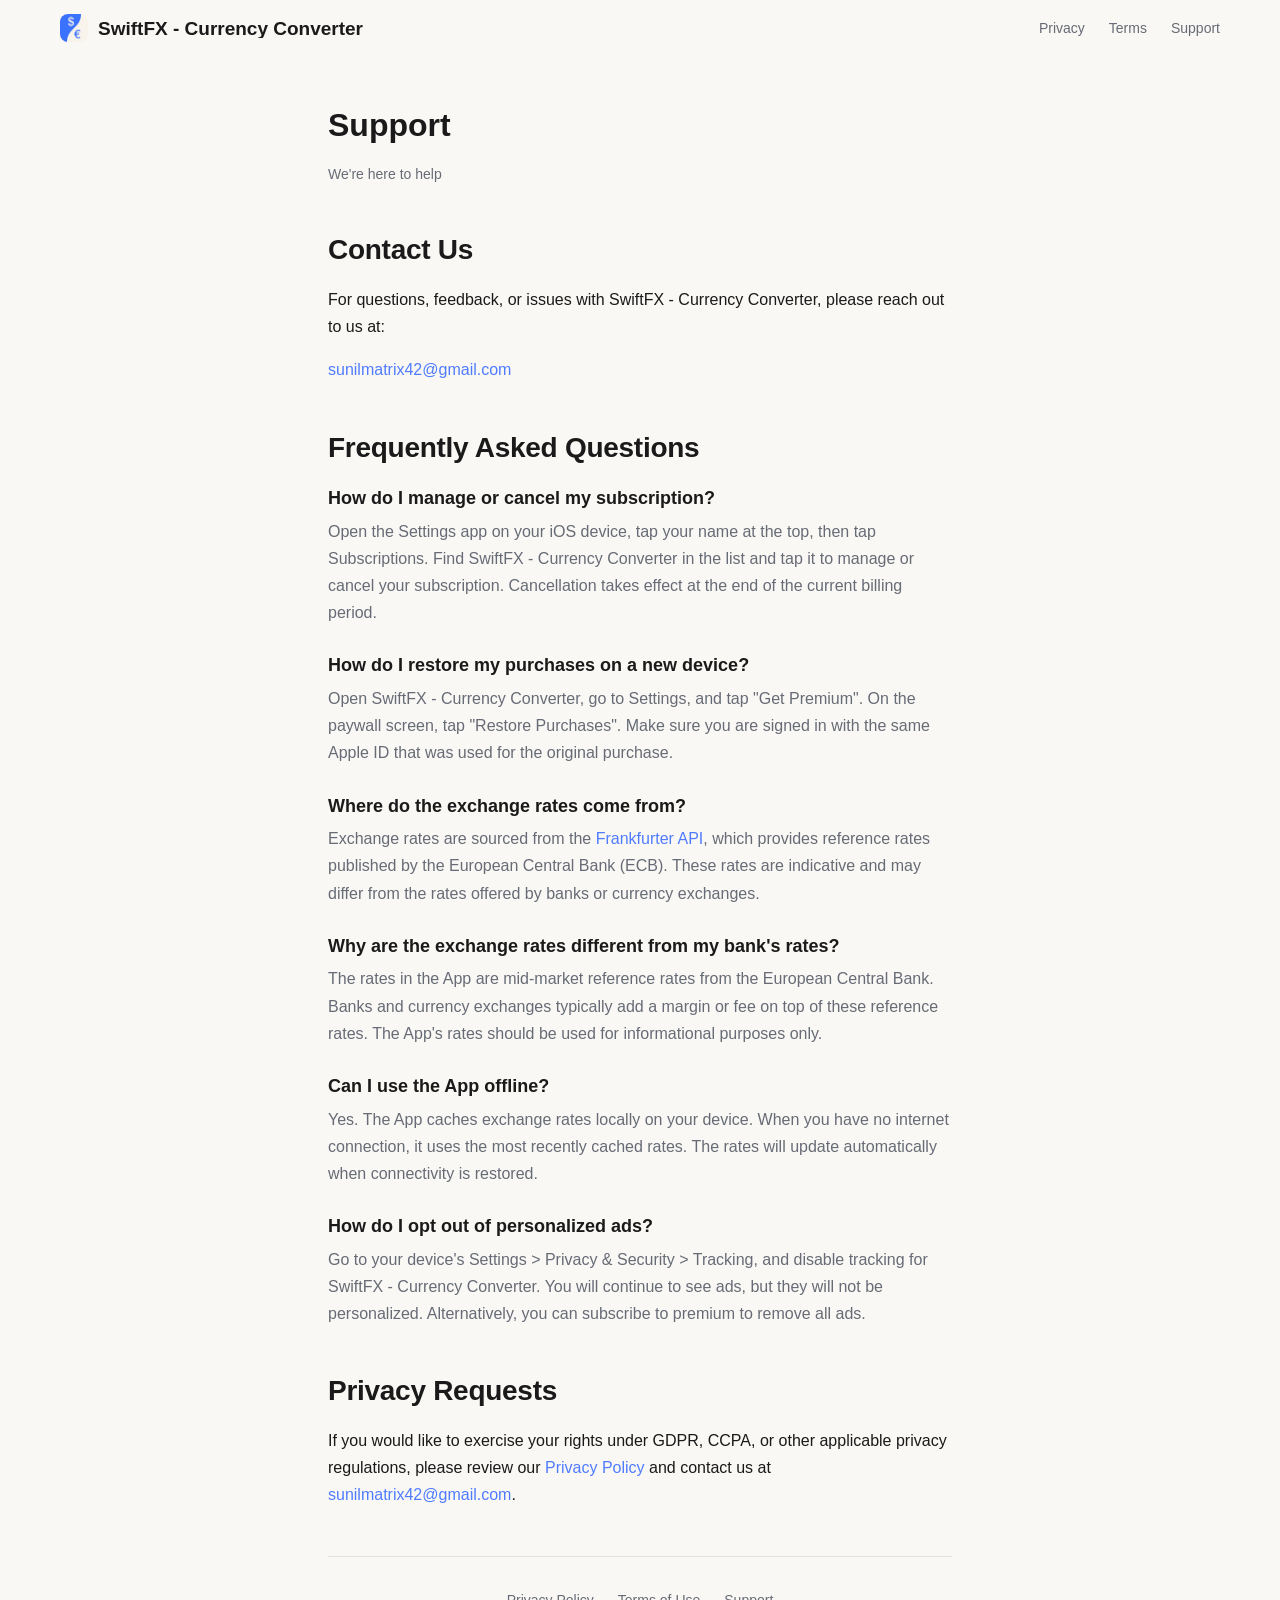
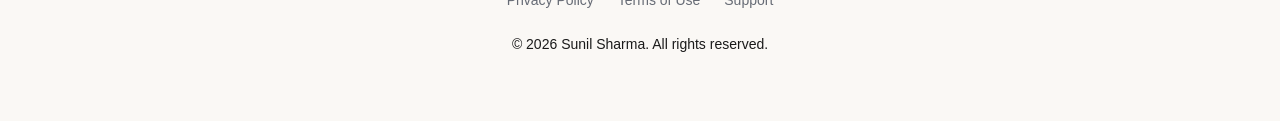
==== support.html @ 832f6e80 "Initial commit Co-Authored-By: Claude Sonnet 5 <noreply@anthropic.com>" ====
<!DOCTYPE html>
<html lang="en">
<head>
  <meta charset="UTF-8">
  <meta name="viewport" content="width=device-width, initial-scale=1.0">
  <title>Support — SwiftFX - Currency Converter</title>
  <script src="config.js"></script>
  <link rel="stylesheet" href="style.css">
</head>
<body>

  <nav class="nav" id="site-nav">
    <div class="nav-inner">
      <a href="index.html" class="nav-brand">
        <img src="app-icon.png" alt="" class="nav-logo">
        <span class="nav-brand-full">SwiftFX - Currency Converter</span>
        <span class="nav-brand-short">SwiftFX</span>
      </a>
      <ul class="nav-links">
        <li><a href="privacy.html">Privacy</a></li>
        <li><a href="terms.html">Terms</a></li>
        <li><a href="support.html">Support</a></li>
      </ul>
    </div>
  </nav>

  <div class="container">
    <h1>Support</h1>
    <p class="subtitle">We're here to help</p>

    <h2>Contact Us</h2>
    <p>For questions, feedback, or issues with <span data-config="appName">SwiftFX - Currency Converter</span>, please reach out to us at:</p>
    <p><a data-config="contactEmail"></a></p>

    <h2>Frequently Asked Questions</h2>

    <div class="faq-item">
      <h3>How do I manage or cancel my subscription?</h3>
      <p>Open the Settings app on your iOS device, tap your name at the top, then tap Subscriptions. Find SwiftFX - Currency Converter in the list and tap it to manage or cancel your subscription. Cancellation takes effect at the end of the current billing period.</p>
    </div>

    <div class="faq-item">
      <h3>How do I restore my purchases on a new device?</h3>
      <p>Open SwiftFX - Currency Converter, go to Settings, and tap "Get Premium". On the paywall screen, tap "Restore Purchases". Make sure you are signed in with the same Apple ID that was used for the original purchase.</p>
    </div>

    <div class="faq-item">
      <h3>Where do the exchange rates come from?</h3>
      <p>Exchange rates are sourced from the <a href="https://frankfurter.dev" target="_blank" rel="noopener">Frankfurter API</a>, which provides reference rates published by the European Central Bank (ECB). These rates are indicative and may differ from the rates offered by banks or currency exchanges.</p>
    </div>

    <div class="faq-item">
      <h3>Why are the exchange rates different from my bank's rates?</h3>
      <p>The rates in the App are mid-market reference rates from the European Central Bank. Banks and currency exchanges typically add a margin or fee on top of these reference rates. The App's rates should be used for informational purposes only.</p>
    </div>

    <div class="faq-item">
      <h3>Can I use the App offline?</h3>
      <p>Yes. The App caches exchange rates locally on your device. When you have no internet connection, it uses the most recently cached rates. The rates will update automatically when connectivity is restored.</p>
    </div>

    <div class="faq-item">
      <h3>How do I opt out of personalized ads?</h3>
      <p>Go to your device's Settings &gt; Privacy &amp; Security &gt; Tracking, and disable tracking for SwiftFX - Currency Converter. You will continue to see ads, but they will not be personalized. Alternatively, you can subscribe to premium to remove all ads.</p>
    </div>

    <h2>Privacy Requests</h2>
    <p>If you would like to exercise your rights under GDPR, CCPA, or other applicable privacy regulations, please review our <a href="privacy.html">Privacy Policy</a> and contact us at <a data-config="contactEmail"></a>.</p>

    <footer class="footer">
      <ul class="footer-links">
        <li><a href="privacy.html">Privacy Policy</a></li>
        <li><a href="terms.html">Terms of Use</a></li>
        <li><a href="support.html">Support</a></li>
      </ul>
      <p>&copy; 2026 <span data-config="developerName">Sunil Sharma</span>. All rights reserved.</p>
    </footer>
  </div>

  <script>
    var siteNav = document.getElementById("site-nav");
    function updateNavScrollState() {
      siteNav.classList.toggle("nav--scrolled", window.scrollY > 8);
    }
    document.addEventListener("scroll", updateNavScrollState, { passive: true });
    updateNavScrollState();
  </script>
</body>
</html>
---- style.css ----
* {
  margin: 0;
  padding: 0;
  box-sizing: border-box;
}

html {
  scroll-behavior: smooth;
}

body {
  font-family:
    -apple-system, BlinkMacSystemFont, "Segoe UI", Roboto, Helvetica, Arial,
    sans-serif;
  background-color: var(--color-background);
  color: var(--color-text-primary);
  line-height: 1.7;
  -webkit-font-smoothing: antialiased;
}

.container {
  max-width: 720px;
  margin: 0 auto;
  padding: 48px 32px;
}

/* Navigation */
.nav {
  position: sticky;
  top: 0;
  z-index: 100;
  background-color: var(--color-background);
  border-bottom: 1px solid transparent;
  padding: 14px 32px;
  transition:
    background-color 0.2s ease,
    border-color 0.2s ease,
    box-shadow 0.2s ease;
}

.nav--scrolled {
  background-color: rgba(250, 248, 245, 0.8);
  backdrop-filter: blur(8px);
  -webkit-backdrop-filter: blur(8px);
  border-bottom-color: var(--color-divider);
  box-shadow: 0 4px 16px -8px rgba(0, 0, 0, 0.12);
}

.nav-inner {
  max-width: 1160px;
  margin: 0 auto;
  display: flex;
  align-items: center;
  justify-content: space-between;
  gap: 24px;
}

.nav-brand {
  display: flex;
  align-items: center;
  gap: 10px;
  min-width: 0;
  font-size: 19px;
  font-weight: 700;
  line-height: 1;
  color: var(--color-text-primary);
  text-decoration: none;
}

.nav-brand span {
  overflow: hidden;
  text-overflow: ellipsis;
  white-space: nowrap;
}

.nav-brand-short {
  display: none;
}

.nav-logo {
  flex-shrink: 0;
  width: 28px;
  height: 28px;
  border-radius: 8px;
  object-fit: contain;
}

.nav-links {
  display: flex;
  flex-shrink: 0;
  align-items: center;
  gap: 24px;
  margin: 0;
  padding: 0;
  list-style: none;
  line-height: 1;
}

.nav-links li {
  margin: 0;
}

.nav-links a {
  font-size: 14px;
  color: var(--color-text-secondary);
  text-decoration: none;
}

.nav-links a:hover {
  color: var(--color-primary);
}

/* Typography */
h1 {
  font-size: 32px;
  font-weight: 700;
  line-height: 1.3;
  margin-bottom: 16px;
}

h2 {
  font-size: 28px;
  font-weight: 700;
  letter-spacing: -0.01em;
  margin-top: 40px;
  margin-bottom: 12px;
}

.eyebrow {
  font-size: 13px;
  font-weight: 700;
  letter-spacing: 0.08em;
  text-transform: uppercase;
  color: var(--color-primary);
  margin-bottom: 8px;
}

.section-heading {
  text-align: center;
  max-width: 560px;
  margin: 0 auto 40px;
}

.section-heading h2 {
  margin-top: 0;
}

.section-subtext {
  font-size: 18px;
  color: var(--color-text-secondary);
  margin-bottom: 0;
}

h3 {
  font-size: 18px;
  font-weight: 600;
  margin-top: 28px;
  margin-bottom: 8px;
}

p {
  margin-bottom: 16px;
  color: var(--color-text-primary);
}

/* Links */
a {
  color: var(--color-primary);
  text-decoration: none;
}

a:hover {
  text-decoration: underline;
}

/* Lists */
ul,
ol {
  margin-bottom: 16px;
  padding-left: 24px;
}

li {
  margin-bottom: 8px;
}

/* Effective date / subtitle */
.subtitle {
  color: var(--color-text-secondary);
  font-size: 14px;
  margin-bottom: 32px;
}

/* Cards */
.card {
  background-color: var(--color-surface);
  border: 1px solid var(--color-divider);
  border-radius: 12px;
  padding: 24px;
  margin-bottom: 16px;
}

/* Feature grid (marketing page) */
.features-section {
  background-color: var(--color-background);
  padding: 40px 32px;
  scroll-margin-top: 72px;
}

.features-section h2 {
  font-size: 42px;
}

.features-grid {
  display: grid;
  grid-template-columns: repeat(auto-fit, minmax(220px, 1fr));
  gap: 20px;
}

.feature-card {
  background-color: var(--color-surface);
  border: 1px solid var(--color-divider);
  border-radius: 16px;
  padding: 28px 24px;
  text-align: center;
  box-shadow: 0 2px 8px -4px rgba(0, 0, 0, 0.06);
  transition:
    transform 0.2s ease,
    box-shadow 0.2s ease;
}

.feature-card:hover {
  transform: translateY(-4px);
  box-shadow: 0 16px 32px -16px rgba(0, 0, 0, 0.16);
}

.feature-icon {
  display: flex;
  align-items: center;
  justify-content: center;
  width: 56px;
  height: 56px;
  margin: 0 auto 16px;
  border-radius: 14px;
  background-color: var(--color-source-card);
  font-size: 26px;
}

.feature-card h3 {
  margin-top: 0;
  font-size: 16px;
}

.feature-card p {
  font-size: 14px;
  color: var(--color-text-secondary);
  margin-bottom: 0;
}

/* Hero section (marketing page) */
.hero-split {
  padding: 64px 32px;
}

.hero-split-inner {
  width: fit-content;
  max-width: 100%;
  margin: 0 auto;
  display: grid;
  grid-template-columns: minmax(0, 440px) minmax(0, 280px);
  align-items: center;
  gap: 64px;
}

.hero-content h1 {
  font-size: 52px;
  margin-bottom: 20px;
}

.hero-content h1 .accent {
  color: var(--color-primary);
}

.hero-description {
  font-size: 18px;
  color: var(--color-text-secondary);
  margin-bottom: 28px;
}

.hero-stats {
  display: flex;
  gap: 32px;
  margin-top: 40px;
}

.hero-stat {
  padding-right: 32px;
  border-right: 1px solid var(--color-divider);
}

.hero-stat:last-child {
  border-right: none;
  padding-right: 0;
}

.hero-stat-value {
  font-size: 24px;
  font-weight: 700;
}

.hero-stat-label {
  font-size: 13px;
  color: var(--color-text-secondary);
}

.hero-visual {
  display: flex;
  justify-content: center;
}

.hero-phone-image {
  width: 100%;
  max-width: 280px;
  height: auto;
  border-radius: 24px;
  border: 1px solid var(--color-divider);
  box-shadow: 0 24px 48px -12px rgba(0, 0, 0, 0.18);
}

/* CTA button */
.cta-button {
  display: inline-block;
  background-color: var(--color-primary);
  color: var(--color-surface);
  padding: 14px 32px;
  border-radius: 12px;
  font-size: 16px;
  font-weight: 600;
  text-decoration: none;
  box-shadow: 0 8px 20px -8px rgba(79, 124, 255, 0.5);
  transition:
    transform 0.2s ease,
    box-shadow 0.2s ease,
    opacity 0.2s ease;
}

.cta-button:hover {
  opacity: 0.95;
  transform: translateY(-2px);
  box-shadow: 0 12px 24px -8px rgba(79, 124, 255, 0.55);
  text-decoration: none;
}

.cta-button-large {
  padding: 18px 44px;
  font-size: 18px;
}

/* Closing CTA section */
.cta-section {
  background-color: var(--color-background);
  padding: 16px 32px 40px;
  text-align: center;
}

.cta-section h2 {
  max-width: 640px;
  margin: 0 auto 32px;
  font-size: 42px;
}

/* Footer */
.footer {
  border-top: 1px solid var(--color-divider);
  margin-top: 48px;
  padding: 32px 0 0;
  text-align: center;
  color: var(--color-text-secondary);
  font-size: 14px;
}

.screenshots-section + .container .footer {
  margin-top: 0;
}

.footer-links {
  display: flex;
  justify-content: center;
  gap: 24px;
  margin-bottom: 12px;
  list-style: none;
  padding: 0;
}

.footer-links a {
  color: var(--color-text-secondary);
  text-decoration: none;
}

.footer-links a:hover {
  color: var(--color-primary);
}

/* Screenshots section */
.screenshots-section {
  background-color: var(--color-background);
  padding: 16px 32px 80px;
  scroll-margin-top: 72px;
  text-align: center;
}

.screenshots-section h2 {
  font-size: 42px;
}

.screenshots-grid {
  display: grid;
  grid-template-columns: repeat(2, minmax(0, 1fr));
  gap: 32px;
  max-width: 840px;
  margin: 0 auto;
  justify-items: center;
}

.screenshots-grid img {
  width: 100%;
  max-width: 360px;
  height: auto;
  border-radius: 16px;
  border: 1px solid var(--color-divider);
  box-shadow: 0 24px 48px -20px rgba(0, 0, 0, 0.18);
}

@media (max-width: 560px) {
  .screenshots-grid {
    grid-template-columns: 1fr;
  }

  .screenshots-grid img {
    max-width: 320px;
  }
}

.placeholder-text {
  color: var(--color-text-secondary);
  font-size: 14px;
  font-style: italic;
}

/* FAQ section */
.faq-item {
  margin-bottom: 24px;
}

.faq-item h3 {
  margin-top: 0;
  margin-bottom: 4px;
}

.faq-item p {
  color: var(--color-text-secondary);
  margin-bottom: 0;
}

/* Responsive */
@media (max-width: 700px) {
  .nav-brand-full {
    display: none;
  }

  .nav-brand-short {
    display: inline;
  }
}

@media (max-width: 900px) {
  .hero-split-inner {
    grid-template-columns: 1fr;
    gap: 40px;
    text-align: center;
  }

  .hero-content h1 {
    font-size: 40px;
  }

  .hero-stats {
    justify-content: center;
  }

  .hero-visual {
    order: -1;
  }

  .hero-phone-image {
    max-width: 300px;
  }
}

@media (max-width: 480px) {
  .container {
    padding: 32px 16px;
  }

  .hero-split {
    padding: 40px 16px;
  }

  .hero-content h1 {
    font-size: 30px;
  }

  .hero-stats {
    gap: 16px;
  }

  .hero-stat {
    padding-right: 16px;
  }

  .nav-links {
    gap: 16px;
  }

  .nav-brand span {
    font-size: 15px;
  }

  h1 {
    font-size: 26px;
  }

  h2 {
    font-size: 20px;
  }

  .features-section h2,
  .screenshots-section h2 {
    font-size: 26px;
  }

  .features-section,
  .screenshots-section {
    padding: 48px 16px;
  }

  .cta-section {
    padding: 8px 16px 32px;
  }

  .cta-section h2 {
    font-size: 26px;
  }

  .cta-button-large {
    padding: 16px 32px;
    font-size: 16px;
  }

  .section-heading {
    margin-bottom: 28px;
  }
}

/* Wider screens: scale up side padding to match */
@media (min-width: 1200px) {
  .container,
  .nav,
  .hero-split,
  .features-section,
  .screenshots-section,
  .cta-section {
    padding-left: 48px;
    padding-right: 48px;
  }
}

@media (min-width: 1600px) {
  .container,
  .nav,
  .hero-split,
  .features-section,
  .screenshots-section,
  .cta-section {
    padding-left: 64px;
    padding-right: 64px;
  }
}
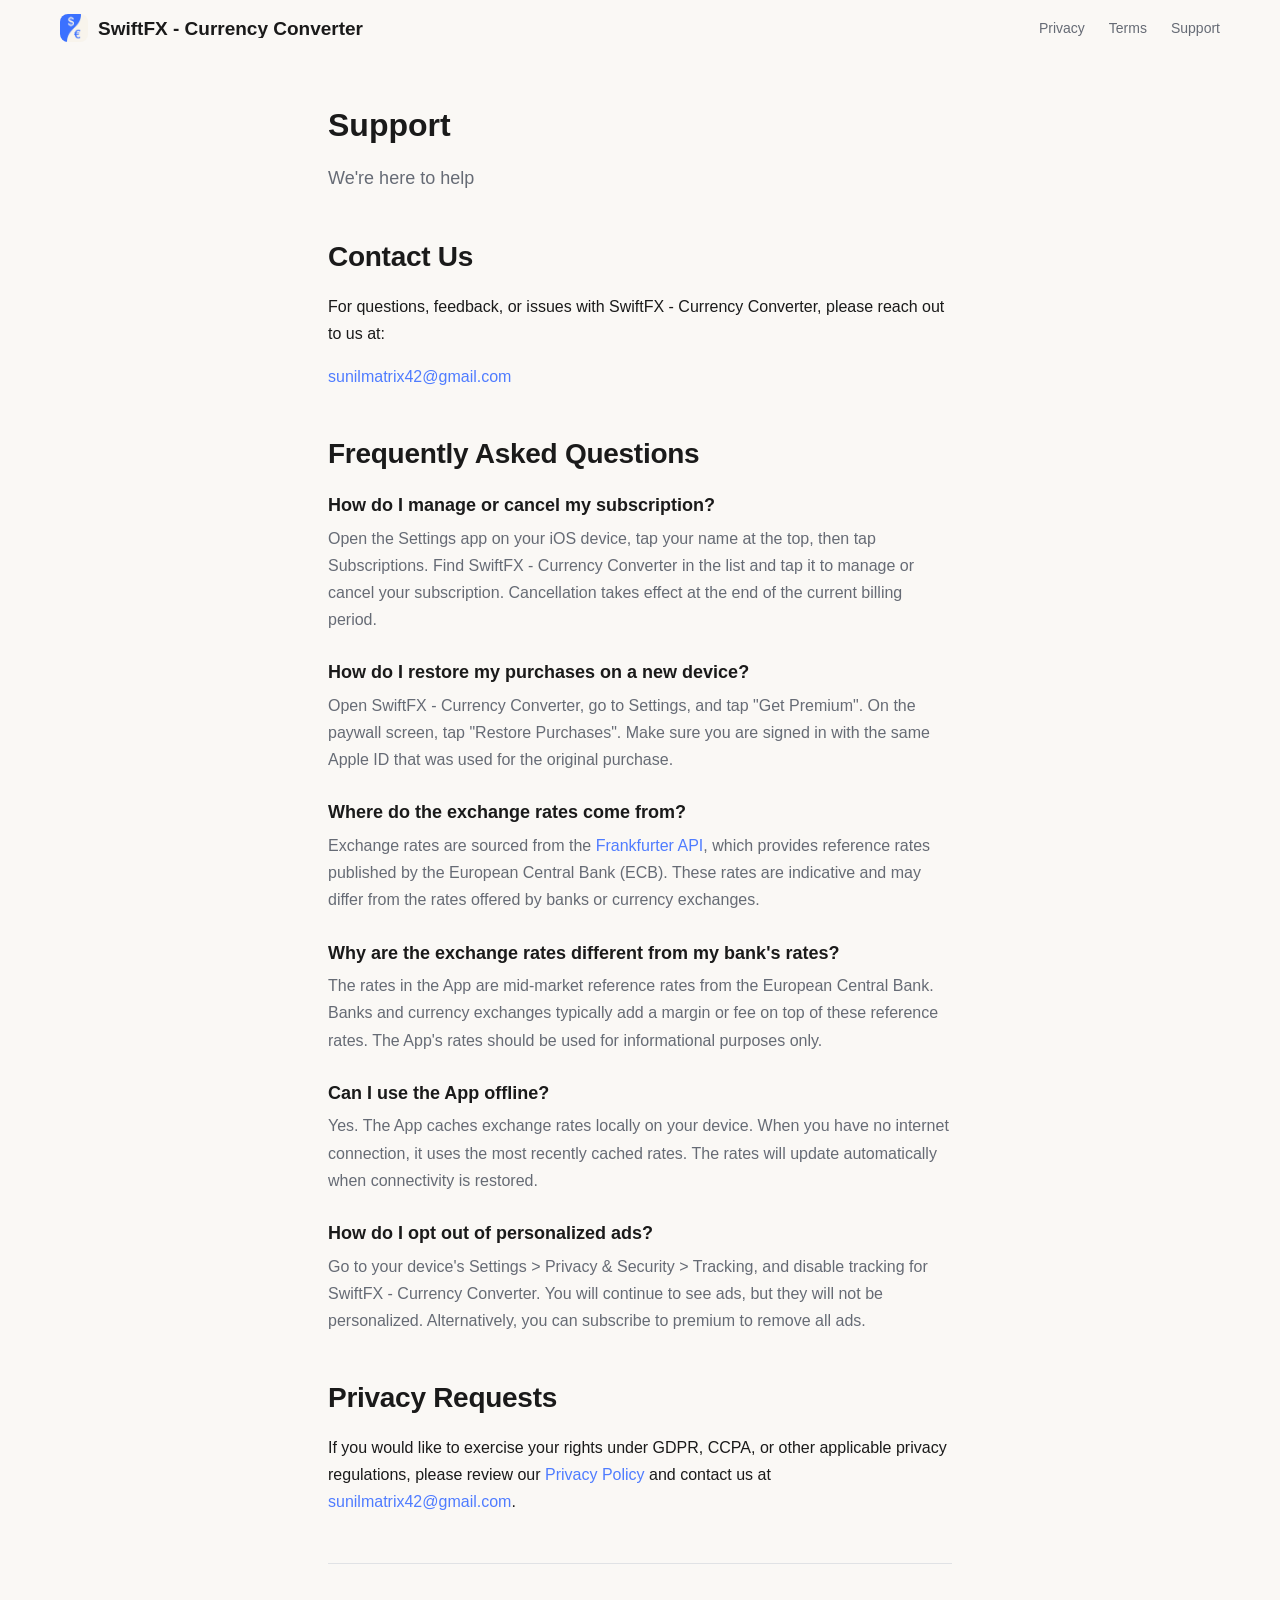
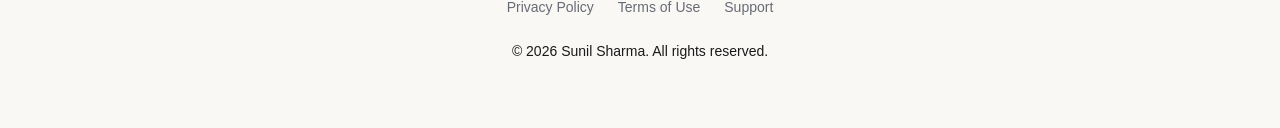
==== commit 38a850ac: "Support page improvement" ====
--- a/support.html
+++ b/support.html
@@ -26,7 +26,7 @@
 
   <div class="container">
     <h1>Support</h1>
-    <p class="subtitle">We're here to help</p>
+    <p class="page-tagline">We're here to help</p>
 
     <h2>Contact Us</h2>
     <p>For questions, feedback, or issues with <span data-config="appName">SwiftFX - Currency Converter</span>, please reach out to us at:</p>
--- a/style.css
+++ b/style.css
@@ -189,6 +189,13 @@
   color: var(--color-text-secondary);
   font-size: 14px;
   margin-bottom: 32px;
+}
+
+/* Page-level tagline under an H1 */
+.page-tagline {
+  color: var(--color-text-secondary);
+  font-size: 18px;
+  margin-bottom: 40px;
 }
 
 /* Cards */
